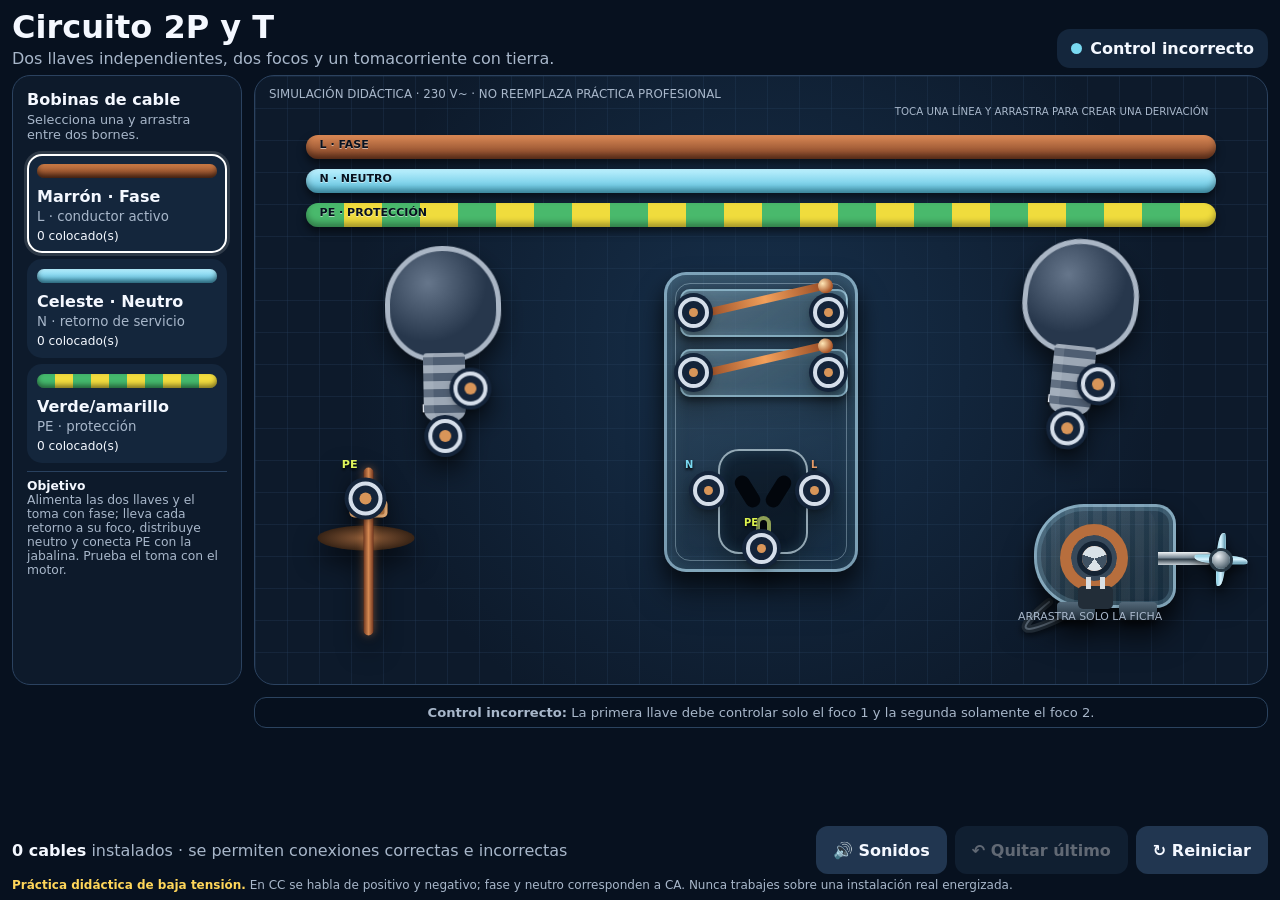
==== archivos/circuito-ca-2p-t.html @ 3d8aa62e "Publicar los siete simuladores" ====
<!doctype html><html lang="es"><head><meta charset="utf-8"><meta name="viewport" content="width=device-width,initial-scale=1,viewport-fit=cover"><title>CA · Circuito 2P y T</title>
<style>
:root{color-scheme:dark;--bg:#07111f;--p:#0d1a2b;--p2:#14263c;--tx:#f4f8ff;--mu:#a8b7ca;--br:#b96d3c;--bl:#79d9f1;--gr:#5ce0a0;--yl:#ffd65a}*{box-sizing:border-box}body{margin:0;min-height:100vh;background:var(--bg);color:var(--tx);font-family:system-ui,-apple-system,"Segoe UI",sans-serif;padding:clamp(10px,2vw,22px);overscroll-behavior:none}button{font:inherit}main{max-width:1280px;margin:auto}header{display:flex;align-items:end;justify-content:space-between;gap:14px;margin-bottom:11px}h1{font-size:clamp(1.3rem,2.8vw,2rem);margin:0}header p{margin:3px 0 0;color:var(--mu)}.status{display:flex;gap:8px;align-items:center;padding:10px 14px;background:var(--p2);border-radius:13px;font-weight:650;white-space:nowrap}.status i{width:11px;height:11px;border-radius:50%;background:var(--bl)}.status.ready i{background:var(--yl);box-shadow:0 0 14px #ffd65a99}.status.on i{background:var(--gr);box-shadow:0 0 14px #5ce0a099}
.layout{display:grid;grid-template-columns:220px 1fr;gap:12px}.panel{background:var(--p);border:1px solid #2b425f;border-radius:18px;padding:14px}.panel h2{font-size:1rem;margin:0 0 3px}.panel>p{font-size:.8rem;color:var(--mu);margin:0 0 12px}.challenge{display:grid;grid-template-columns:1fr 1fr;gap:7px;margin-bottom:12px}.challenge button{border:1px solid #385170;border-radius:11px;background:var(--p2);color:var(--mu);padding:9px 5px;font-weight:700}.challenge button[aria-pressed=true]{background:var(--tx);color:var(--bg)}.choice{width:100%;text-align:left;border:2px solid transparent;border-radius:15px;background:var(--p2);color:var(--tx);padding:12px;margin-bottom:10px;min-height:88px;cursor:pointer}.choice[aria-pressed=true]{border-color:#fff;box-shadow:0 0 0 3px #fff2}.choice strong,.choice small{display:block}.choice small{color:var(--mu);margin-top:3px}.sample{display:block;height:14px;border-radius:9px;margin-bottom:9px;box-shadow:inset 0 -3px 5px #0007}.sample.brown{background:linear-gradient(#cf7d47,#71391f)}.sample.blue{background:linear-gradient(#b5efff,#50b6d8)}.left-count{font-size:.76rem;color:var(--tx);display:block;margin-top:5px}.guide{border-top:1px solid #29415f;padding-top:11px;margin-top:4px;color:var(--mu);font-size:.77rem}.guide b{color:var(--tx)}
.board{position:relative;height:min(70vh,700px);min-height:570px;overflow:hidden;border:1px solid #2b425f;border-radius:20px;background:radial-gradient(circle at 50% 45%,#17304b,var(--p) 68%);touch-action:none;user-select:none}.grid{position:absolute;inset:0;background-image:linear-gradient(#2a456544 1px,transparent 1px),linear-gradient(90deg,#2a456544 1px,transparent 1px);background-size:32px 32px}.board-note{position:absolute;top:11px;left:14px;color:var(--mu);font-size:.74rem}
#wires{position:absolute;inset:0;width:100%;height:100%;z-index:3;pointer-events:none}.shadow{fill:none;stroke:#02060cbb;stroke-width:14;stroke-linecap:round}.wire{fill:none;stroke-width:9;stroke-linecap:round;filter:drop-shadow(0 2px 2px #0008)}.wire.brown{stroke:var(--br)}.wire.blue{stroke:var(--bl)}.preview{stroke-dasharray:12 10}.flow{fill:none;stroke:#fff7b0;stroke-width:2.5;stroke-linecap:round;stroke-dasharray:4 18;animation:flow .55s linear infinite}@keyframes flow{to{stroke-dashoffset:-22}}
.electron{fill:none;stroke:#78ecff;stroke-width:4;stroke-linecap:round;stroke-dasharray:2 22;filter:drop-shadow(0 0 5px #5de8ff);animation:electrons .75s linear infinite}@keyframes electrons{to{stroke-dashoffset:-24}}
.device{position:absolute;width:138px;height:108px;z-index:2;display:flex;align-items:center;justify-content:center;filter:drop-shadow(0 13px 12px #0009);transform:translate(-50%,-50%);transition:left .78s cubic-bezier(.22,.8,.25,1),top .78s cubic-bezier(.22,.8,.25,1),transform .78s cubic-bezier(.22,.8,.25,1)}.battery{left:18%;top:58%}.switch{left:50%;top:22%}.lamp{left:82%;top:58%}.title{display:none}
.battery-body{width:94px;height:52px;border-radius:8px;background:linear-gradient(0deg,#252d39,#818da0 18%,#3f4b5d 52%,#9ba6b5 82%,#28313e);display:grid;place-items:center;color:#111925;font-size:.68rem;font-weight:800;position:relative;box-shadow:inset 0 0 0 2px #b9c4d044,inset 8px 0 #d74f4f55,inset -8px 0 #56b9dd55}.battery-body:before,.battery-body:after{content:"";position:absolute;width:8px;height:24px;top:14px;background:linear-gradient(90deg,#d5dbe2,#707c8c);border-radius:3px}.battery-body:before{left:-8px}.battery-body:after{right:-8px}.battery.short .battery-body{animation:danger .3s linear infinite;box-shadow:0 0 24px #ff4949,inset 0 0 0 2px #ff8c8c}@keyframes danger{50%{transform:translateX(3px)}}.pol{position:absolute;font-size:.72rem;font-weight:800;text-shadow:0 2px 3px #000}.pol.pos{left:-1px;top:8px;color:#ff7979}.pol.neg{right:-1px;top:8px;color:var(--bl)}
.toggle{width:90px;height:48px;border:0;border-radius:26px;background:#263a52;padding:5px;display:flex;align-items:center;cursor:pointer}.toggle span{width:38px;height:38px;border-radius:50%;background:#b7c0cd;transition:.18s}.toggle.closed{background:#255e49}.toggle.closed span{transform:translateX(42px);background:var(--gr)}.switch-tip{display:none}.bulb{--level:0;width:58px;height:58px;border:3px solid #aab6c5;border-radius:50% 50% 44% 44%;background:radial-gradient(circle at 36% 30%,#66768b,#27374c 58%);position:relative;transition:.25s}.bulb:before{content:"";position:absolute;left:16px;right:16px;bottom:-32px;height:34px;border-radius:2px 2px 7px 7px;background:repeating-linear-gradient(0deg,#9ca7b5 0 4px,#4f5e72 4px 8px);box-shadow:inset 5px 0 #d8dee522}.bulb:after{content:"";position:absolute;width:14px;height:5px;left:19px;bottom:-37px;border-radius:0 0 5px 5px;background:#c6ced8}.lamp.on .bulb{background:radial-gradient(circle at 36% 30%,#fffbd0,var(--yl) 58%);border-color:#fff0a1;filter:brightness(calc(.55 + var(--level) * .65));box-shadow:0 0 calc(8px + 18px * var(--level)) calc(2px + 8px * var(--level)) #ffd65a88}.contact{position:absolute;font-size:.63rem;font-weight:800;text-shadow:0 2px 3px #000}.contact.l{left:86px;top:90px}.contact.n{right:-1px;top:63px}
.terminal{position:absolute;width:34px;height:34px;border:4px solid #d5deea;border-radius:50%;background:#14243a;box-shadow:0 0 0 4px #14243a,0 3px 10px #0009;z-index:6;touch-action:none;cursor:grab}.terminal:after{content:"";position:absolute;inset:7px;border-radius:50%;background:#d89559}.terminal.connected:after{background:var(--gr)}.terminal.active{box-shadow:0 0 0 7px #56bdf080}.left{left:-17px;top:37px}.right{right:-17px;top:37px}.battery .plus{left:-17px;top:37px}.battery .minus{right:-17px;top:37px}.lamp .left{left:52px;top:91px}.lamp .right{right:8px;top:67px}
.hint{position:absolute;left:50%;bottom:13px;transform:translateX(-50%);width:min(760px,92%);padding:10px 15px;border-radius:12px;border:1px solid #2b435f;background:#07111fee;color:var(--mu);font-size:.82rem;text-align:center;z-index:7;pointer-events:none}.hint.error{background:#421d28ee;color:#ffd1d1;border-color:#ff6969}.hint.ok{background:#12382fee;color:#bfffe0;border-color:var(--gr)}.toolbar{display:flex;align-items:center;justify-content:space-between;gap:12px;margin-top:10px}.actions{display:flex;gap:8px;flex-wrap:wrap}.progress{color:var(--mu)}.progress b{color:var(--tx)}.reset,.undo,.sound{border:0;border-radius:12px;background:#213650;color:var(--tx);font-weight:650;padding:12px 17px;min-height:48px}.sound[aria-pressed=false]{color:var(--mu)}.undo:disabled{opacity:.38}.status.error i{background:#ff6969;box-shadow:0 0 16px #ff696999}.safety{color:var(--mu);font-size:.75rem;margin:9px 0 0}.safety b{color:var(--yl)}
@media(max-width:800px){header{align-items:stretch;flex-direction:column}.status{align-self:flex-start}.layout{grid-template-columns:1fr}.panel{display:grid;grid-template-columns:1fr 1fr;gap:9px}.panel h2,.panel>p,.guide{grid-column:1/-1}.choice{margin:0}.board{height:710px}.battery{left:8%;top:63%}.lamp{right:8%;top:63%}}@media(max-width:520px){.board{height:760px}.device{width:130px;height:100px}.battery{left:50%;top:27%;transform:translateX(-50%)}.switch{top:49%}.lamp{left:50%;right:auto;top:auto;bottom:8%;transform:translateX(-50%)}.choice{min-height:90px;padding:10px}}
 .double-switch{display:flex;align-items:center;justify-content:center}.key-module{display:grid;grid-template-rows:1fr 1fr;gap:8px;padding:7px;background:linear-gradient(145deg,#53667f,#1d2c40);border-radius:13px;box-shadow:inset 0 0 0 2px #aab7c744,0 7px 14px #0009}.key{position:relative;width:76px;height:30px;border:0;border-radius:8px;background:linear-gradient(90deg,#8796aa,#34465e);box-shadow:inset 0 0 0 2px #d0d8e044,0 4px 7px #0008;display:flex;align-items:center;padding:4px}.key:before{content:"";position:absolute;left:-23px;right:-23px;top:14px;height:2px;background:#6d7e93;opacity:.45}.key span{position:relative;width:27px;height:22px;border-radius:5px;background:#c7d0dc;transition:.18s;z-index:1}.key.on span{transform:translateX(41px);background:var(--gr);box-shadow:0 0 10px #5ce0a099}.key.on:before{background:var(--gr);opacity:1;box-shadow:0 0 8px #5ce0a088}.s1a{left:-17px;top:20px}.s1b{right:-17px;top:20px}.s2a{left:-17px;top:58px}.s2b{right:-17px;top:58px}
/* Focos ampliados: el vidrio y la rosca duplican sus dimensiones, pero los bornes
   conservan un área táctil cómoda y quedan sobre los contactos físicos. */
.device.lamp{width:180px;height:210px}
.lamp .bulb{width:116px;height:116px;border-width:5px}
.lamp .bulb:before{left:32px;right:32px;bottom:-64px;height:68px;border-radius:4px 4px 12px 12px;background:repeating-linear-gradient(0deg,#9ca7b5 0 8px,#4f5e72 8px 16px);box-shadow:inset 10px 0 #d8dee522}
.lamp .bulb:after{width:28px;height:10px;left:39px;bottom:-74px;border-radius:0 0 10px 10px}
.lamp .left{left:73px;top:220px}
.lamp .right{left:99px;right:auto;top:173px}
.lamp .contact.l{left:67px;top:204px}.lamp .contact.n{left:126px;right:auto;top:178px}
/* Pila cilíndrica comercial: base negativa plana y tetilla positiva. */
.battery-body{width:126px;height:52px;border-radius:26px 8px 8px 26px;background:linear-gradient(180deg,#ffffff70 0,transparent 22%,#00000077 76%,#ffffff2b 100%),linear-gradient(90deg,#090b0e 0 69%,#a84d28 69%,#e18a50 82%,#a84926 100%);box-shadow:inset 0 0 0 2px #dce3ea55,0 8px 13px #0008;color:#f7f9fc;font-size:.78rem;letter-spacing:.06em;text-shadow:0 2px 3px #000}
.battery-body:before{left:-5px;width:9px;height:46px;top:3px;border-radius:50% 2px 2px 50%;background:linear-gradient(90deg,#707882,#15191f 45%,#050608);box-shadow:inset 2px 0 #d6dbe0aa}
.battery-body:after{right:-13px;width:13px;height:22px;top:15px;border-radius:0 8px 8px 0;background:linear-gradient(90deg,#727b85,#e4e7ea 68%,#858e97);box-shadow:inset 0 2px #fff9,inset 0 -2px #30384088}
.battery .plus{left:145px;right:auto;top:37px}.battery .minus{left:-28px;right:auto;top:37px}
.battery .pol.pos{left:auto;right:-19px;top:1px}.battery .pol.neg{left:-18px;right:auto;top:1px}
/* El diagnóstico ocupa su propia fila y deja libre toda la mesa. */
.hint{position:relative;left:auto;bottom:auto;transform:none;width:auto;grid-column:2;margin:0;align-self:start}
@media(max-width:800px){.hint{grid-column:1}}
/* Conmutadores transparentes SPDT: común inferior y dos viajeros superiores. */
.device.combo{width:154px;height:142px}.combo-shell{position:relative;width:112px;height:112px;border:3px solid #bceaffaa;border-radius:18px;background:linear-gradient(145deg,#b9eaff33,#4387ad20);box-shadow:inset 0 0 18px #9ee9ff33,0 10px 18px #0008;backdrop-filter:blur(1px)}
.combo-shell:before{content:"";position:absolute;inset:9px;border:1px solid #d6f5ff66;border-radius:12px}.combo-key{position:absolute;left:38px;top:28px;width:36px;height:54px;border:2px solid #d8e5ee;border-radius:9px;background:linear-gradient(90deg,#f1f5f7,#8193a3);transform:rotate(-13deg);transition:.22s;z-index:3;box-shadow:0 4px 8px #0008}.combo.position-b .combo-key{transform:rotate(13deg)}
.contact-arm{position:absolute;left:52px;top:61px;width:7px;height:43px;border-radius:5px;background:linear-gradient(90deg,#8d421f,#f2a05b,#8d421f);transform-origin:50% 100%;transform:rotate(-37deg);transition:.22s;z-index:2;box-shadow:0 0 8px #f7a25a77}.combo.position-b .contact-arm{transform:rotate(37deg)}
.contact-dot{position:absolute;width:14px;height:14px;border-radius:50%;background:radial-gradient(circle at 35% 30%,#ffe1a8,#b8642e 65%);box-shadow:0 0 7px #ffac6688}.contact-dot.c{left:49px;bottom:5px}.contact-dot.a{left:17px;top:14px}.contact-dot.b{right:17px;top:14px}
.combo .terminal{width:34px;height:34px}.combo .common{left:60px;top:112px}.combo .trav1{left:-12px;top:5px}.combo .trav2{right:-12px;top:5px}.combo .mark{position:absolute;font-size:.7rem;font-weight:850;color:#f7fbff;text-shadow:0 2px 3px #000;z-index:7}.combo .mark.c{left:73px;top:101px}.combo .mark.t1{left:2px;top:-9px}.combo .mark.t2{right:2px;top:-9px}
/* Laboratorio monofásico CA */
.layout{grid-template-columns:230px 1fr}.challenge{display:none}.choice.earth .sample{background:repeating-linear-gradient(90deg,#45b96d 0 18px,#f2dc3e 18px 36px)}.acboard{min-height:720px;height:min(74vh,760px)}
.supply{width:178px;height:132px}.supply-box{width:142px;height:84px;border:2px solid #b8d3e8aa;border-radius:15px;background:linear-gradient(145deg,#d4f1ff25,#49698244);box-shadow:inset 0 0 18px #9ce7ff22,0 10px 16px #0009;display:grid;place-items:center;font-weight:800;color:#dff5ff}.supply-box small{display:block;color:var(--mu);font-size:.62rem}.supply .terminal{top:91px}.supply .line{left:2px}.supply .neutral{left:72px}.supply .protect{right:2px}.tag{position:absolute;font-size:.7rem;font-weight:850;text-shadow:0 2px 3px #000}.supply .tag.l{left:14px;top:72px;color:#e49a67}.supply .tag.n{left:83px;top:72px;color:var(--bl)}.supply .tag.pe{right:5px;top:72px;color:#dff45b}
.combo-unit{width:190px;height:190px}.unit-shell{position:relative;width:158px;height:158px;border:3px solid #bceaff99;border-radius:20px;background:linear-gradient(145deg,#b9eaff2c,#4387ad16);box-shadow:inset 0 0 22px #9ee9ff2c,0 12px 20px #0009}.one-key{position:absolute;left:20px;top:24px;width:48px;height:72px;border:2px solid #dce7ee;border-radius:11px;background:linear-gradient(90deg,#eef3f5,#8193a3);transform:rotate(-11deg);transition:.2s;z-index:3}.combo-unit.closed .one-key{transform:rotate(11deg);background:linear-gradient(90deg,#ccf8df,#58bb82)}.switch-blade{position:absolute;left:42px;top:80px;width:7px;height:45px;border-radius:5px;background:linear-gradient(90deg,#8d421f,#f2a05b,#8d421f);transform-origin:50% 100%;transform:rotate(-27deg);transition:.2s}.combo-unit.closed .switch-blade{transform:rotate(2deg);box-shadow:0 0 9px #ffcb78}.socket-face{position:absolute;right:15px;top:27px;width:67px;height:91px;border:2px solid #d7eef8aa;border-radius:18px;background:#07111f88;box-shadow:inset 0 0 14px #8edcff22}.socket-hole{position:absolute;width:15px;height:28px;border-radius:8px;background:#02060c;top:19px}.socket-hole.a{left:11px}.socket-hole.b{right:11px}.socket-hole.g{width:17px;height:17px;left:23px;top:60px;border-radius:50%;box-shadow:inset 0 0 0 4px #8ea057}.combo-unit .terminal{width:32px;height:32px}.sw-in{left:-10px;top:51px}.sw-out{left:40px;top:125px}.out-l{right:-10px;top:24px}.out-n{right:-10px;top:72px}.out-pe{right:15px;top:130px}.unit-label{position:absolute;font-size:.62rem;font-weight:850;text-shadow:0 2px 3px #000}.ul-si{left:2px;top:37px}.ul-so{left:52px;top:137px}.ul-l{right:-3px;top:9px;color:#e49a67}.ul-n{right:-7px;top:58px;color:var(--bl)}.ul-pe{right:20px;top:142px;color:#dcf34d}
.rod{width:105px;height:205px}.soil{position:absolute;left:4px;right:4px;top:78px;height:25px;border-radius:50%;background:radial-gradient(ellipse,#8d5b38,#382416 70%)}.rod-metal{position:absolute;left:50px;top:20px;width:10px;height:168px;border-radius:5px;background:linear-gradient(90deg,#6f371f,#d58952,#71351e);box-shadow:0 0 8px #d98a5277}.rod-clamp{position:absolute;left:36px;top:52px;width:38px;height:18px;border-radius:5px;background:#b87842;box-shadow:inset 0 0 0 3px #e1ab76}.rod .terminal{left:35px;top:34px}.rod .tag{left:28px;top:10px;color:#dff45b}
.motor{width:180px;height:160px;cursor:grab;z-index:5}.motor-shell{position:relative;width:126px;height:96px;border:3px solid #bceaff99;border-radius:44px 18px 18px 44px;background:linear-gradient(145deg,#b9eaff2b,#4387ad18);box-shadow:inset 0 0 20px #9ee9ff33,0 12px 18px #0009}.stator{position:absolute;left:20px;top:16px;width:64px;height:64px;border:10px solid #b76e3d;border-radius:50%;box-shadow:inset 0 0 0 7px #37495a}.rotor{position:absolute;left:39px;top:35px;width:26px;height:26px;border-radius:50%;background:conic-gradient(#d9e2e8 0 20%,#405263 20% 40%,#d9e2e8 40% 60%,#405263 60% 80%,#d9e2e8 80%);box-shadow:0 0 0 5px #142333}.motor.running .rotor{animation:spin .38s linear infinite}.shaft{position:absolute;right:-30px;top:42px;width:42px;height:12px;border-radius:0 6px 6px 0;background:linear-gradient(#dce3e8,#677582)}@keyframes spin{to{transform:rotate(360deg)}}.motor-cable{position:absolute;left:5px;top:98px;width:82px;height:34px;border-left:7px solid #1d2630;border-bottom:7px solid #1d2630;border-radius:0 0 0 24px}.plug{position:absolute;left:78px;top:119px;width:35px;height:23px;border-radius:5px;background:#222d38}.plug:before,.plug:after{content:"";position:absolute;top:-9px;width:5px;height:12px;background:#d9dfe4}.plug:before{left:8px}.plug:after{right:8px}.motor.plugged .plug{box-shadow:0 0 14px #66dfaa}.motor-note{position:absolute;top:143px;left:18px;color:var(--mu);font-size:.68rem;white-space:nowrap}
.wire.earth{stroke:#79c85b;stroke-dasharray:16 8;filter:drop-shadow(0 2px 2px #0008)}.ac-current{fill:none;stroke:#fff4a0;stroke-width:3;stroke-linecap:round;stroke-dasharray:5 18;animation:acpulse .42s ease-in-out infinite alternate}@keyframes acpulse{to{stroke-dashoffset:23}}.choice{min-height:78px}.hint{z-index:8}
@media(max-width:800px){.acboard{height:900px}.layout{grid-template-columns:1fr}.panel{grid-template-columns:repeat(3,1fr)}.choice{min-width:0}.hint{grid-column:1}}
/* Alimentación mediante tres barras lineales táctiles fijas. */
.supply{display:none}.rail-bank{position:absolute;left:5%;right:5%;top:42px;height:126px;z-index:4;padding:7px 0;pointer-events:none}.bus{position:relative;height:24px;margin:10px 0;border-radius:13px;pointer-events:auto;touch-action:none;cursor:crosshair;box-shadow:0 5px 9px #0008,inset 0 -4px 6px #0005}.bus:before{position:absolute;left:14px;top:3px;font-size:.69rem;font-weight:900;color:#07111f;text-shadow:0 1px #fff8}.bus.phase{background:linear-gradient(#dc8a56,#793d22)}.bus.phase:before{content:"L · FASE"}.bus.neutral{background:linear-gradient(#bdf1ff,#56bedc)}.bus.neutral:before{content:"N · NEUTRO"}.bus.earthline{background:repeating-linear-gradient(90deg,#49b96c 0 38px,#f0dc3d 38px 76px)}.bus.earthline:before{content:"PE · PROTECCIÓN"}.rail-tap{position:absolute!important;top:-5px!important;transform:translateX(-50%);z-index:7}.rail-bank-note{position:absolute;right:8px;top:-13px;color:var(--mu);font-size:.64rem}
/* Módulo argentino vertical: llave arriba, toma 2P+T abajo y bornes internos. */
.combo-unit{width:190px;height:300px}.unit-shell{width:150px;height:270px;border-radius:22px}.unit-shell:before{content:"";position:absolute;inset:8px;border:1px solid #d7f4ff55;border-radius:15px;pointer-events:none}.one-key{left:48px;top:24px;width:54px;height:82px}.switch-blade{left:72px;top:82px;height:42px}.socket-face{left:30px;right:auto;top:140px;width:90px;height:105px;border-radius:21px}.socket-hole{width:15px;height:35px;top:23px}.socket-hole.a{left:20px;transform:rotate(-32deg)}.socket-hole.b{right:20px;transform:rotate(32deg)}.socket-hole.g{width:15px;height:30px;left:36px;top:65px;border-radius:8px}.combo-unit .terminal{width:31px;height:31px}.sw-in{left:33px;top:91px}.sw-out{left:126px;top:91px}.out-l{left:120px;right:auto;top:184px}.out-n{left:38px;right:auto;top:184px}.out-pe{left:79px;right:auto;top:241px}.ul-si{left:26px;top:75px}.ul-so{left:119px;top:75px}.ul-l{left:132px;right:auto;top:168px}.ul-n{left:30px;right:auto;top:168px}.ul-pe{left:77px;right:auto;top:225px}
/* Motor inmóvil: solamente se desplaza su ficha y el cable se dibuja en tiempo real. */
.motor{cursor:default}.motor-cable{display:none}.plug{cursor:grab;touch-action:none;z-index:9}.motor-lead{fill:none;stroke:#222d38;stroke-width:8;stroke-linecap:round;stroke-linejoin:round;filter:drop-shadow(0 3px 3px #0008)}.motor-lead-core{fill:none;stroke:#596775;stroke-width:2;stroke-linecap:round}.lamp{transition:left .75s cubic-bezier(.22,.8,.25,1),top .75s cubic-bezier(.22,.8,.25,1),transform .75s cubic-bezier(.22,.8,.25,1)}
/* Tecla rectangular inspirada en la llave doble; el resto del módulo no cambia. */
.one-key{left:34px;top:31px;width:82px;height:44px;border-radius:9px;transform:rotate(-3deg);background:linear-gradient(90deg,#8d9bae,#34465e);box-shadow:inset 0 0 0 2px #d4dce555,0 5px 8px #0008;overflow:hidden}.one-key:before{content:"";position:absolute;left:5px;top:5px;width:31px;height:34px;border-radius:6px;background:linear-gradient(90deg,#e1e6ec,#9aa7b5);box-shadow:0 2px 5px #0008;transition:.2s}.combo-unit.closed .one-key{transform:rotate(3deg);background:linear-gradient(90deg,#285d49,#397c60)}.combo-unit.closed .one-key:before{transform:translateX(39px);background:linear-gradient(90deg,#c9f2dc,#60c08a);box-shadow:0 0 11px #5ce0a088}.switch-blade{left:71px;top:74px;height:51px;transform:rotate(-22deg)}.combo-unit.closed .switch-blade{transform:rotate(2deg)}
/* Motor didáctico más realista con carcasa transparente, patas y hélice. */
.motor{width:210px;height:178px}.motor-shell{width:142px;height:104px;border-radius:50px 20px 20px 50px;background:repeating-linear-gradient(90deg,#b9eaff20 0 9px,#4f8da922 9px 14px),linear-gradient(145deg,#b9eaff32,#21465e25);box-shadow:inset 0 0 0 4px #8fc9df33,inset -18px 0 #18324633,0 13px 20px #0009}.motor-shell:before,.motor-shell:after{content:"";position:absolute;bottom:-15px;width:38px;height:18px;border-radius:4px 4px 8px 8px;background:linear-gradient(#536879,#202e3a);box-shadow:0 5px 6px #0008}.motor-shell:before{left:20px}.motor-shell:after{right:16px}.stator{left:23px;top:17px;width:68px;height:68px;border-width:11px;background:repeating-linear-gradient(45deg,#7b3d20 0 4px,#d98a50 4px 8px)}.rotor{left:45px;top:39px;width:25px;height:25px}.shaft{right:-40px;top:45px;width:55px;height:13px;background:linear-gradient(#f2f5f7,#778794 45%,#303e49 55%,#c9d2d8)}.fan{position:absolute;right:-75px;top:25px;width:55px;height:55px;border-radius:50%;z-index:4;filter:drop-shadow(0 5px 5px #0009)}.fan:before,.fan:after{content:"";position:absolute;left:23px;top:1px;width:10px;height:53px;border-radius:70% 12% 70% 12%;background:linear-gradient(90deg,#7bc6dd,#d8f4ff 48%,#4d8ca5);box-shadow:inset 0 0 0 1px #e9fbff55}.fan:after{transform:rotate(90deg)}.fan-hub{position:absolute;left:19px;top:19px;width:18px;height:18px;border-radius:50%;background:radial-gradient(circle at 35% 30%,#edf2f5,#647580 65%,#263540);z-index:2;box-shadow:0 0 0 3px #273844}.motor.running .fan{animation:spin .32s linear infinite}.motor.running .rotor{animation:spin .38s linear infinite}
/* Puente físico visible del interruptor. */
.switch-contact{position:absolute;top:101px;width:16px;height:16px;border-radius:50%;background:radial-gradient(circle at 35% 30%,#ffe2ac,#b9652f 62%,#613018);box-shadow:0 0 0 3px #53321f88,0 0 8px #e98b4d66;z-index:3}.switch-contact.input{left:20px}.switch-contact.output{right:20px}.switch-blade{left:28px;top:104px;width:94px;height:9px;border-radius:6px;transform-origin:8px 50%;transform:rotate(-31deg);transition:transform .22s cubic-bezier(.2,.8,.25,1),box-shadow .22s;z-index:4}.combo-unit.closed .switch-blade{transform:rotate(0deg);box-shadow:0 0 12px #ffca73,0 0 3px #fff0b8}.switch-blade:after{content:"";position:absolute;right:-2px;top:-3px;width:15px;height:15px;border-radius:50%;background:radial-gradient(circle at 35% 30%,#ffe7b7,#ad592a 68%)}
/* Interfaz estática sin barras de desplazamiento. */
html,body{height:100%;overflow:hidden}body{min-height:0;padding:8px 12px}main{height:100%;display:flex;flex-direction:column;max-width:1500px}header{flex:0 0 auto;margin-bottom:7px}.layout{flex:1;min-height:0}.panel,.board{min-height:0}.acboard{height:100%;min-height:0}.toolbar{flex:0 0 auto;margin-top:6px}.safety{flex:0 0 auto;margin:4px 0 0}.hint{padding:7px 12px}.panel{overflow:hidden}.choice{padding:8px;min-height:64px;margin-bottom:6px}.guide{padding-top:7px;margin-top:2px}@media(max-height:760px){header p,.safety{display:none}.panel>p{display:none}.rail-bank{top:28px;transform:scale(.9);transform-origin:top center}.toolbar button{min-height:38px;padding:8px 13px}}
/* Módulo 2P y T: dos mecanismos independientes sobre un único toma. */
.combo-unit{width:230px;height:305px}.unit-shell{width:194px;height:274px}.one-key{top:23px;width:75px;height:42px}.one-key.key1{left:17px}.one-key.key2{left:102px}.one-key:before{width:27px;height:32px}.combo-unit.closed1 .key1,.combo-unit.closed2 .key2{transform:rotate(3deg);background:linear-gradient(90deg,#285d49,#397c60)}.combo-unit.closed1 .key1:before,.combo-unit.closed2 .key2:before{transform:translateX(34px);background:linear-gradient(90deg,#c9f2dc,#60c08a)}.switch-contact{top:94px;width:14px;height:14px}.c1in{left:16px}.c1out{left:79px}.c2in{left:105px}.c2out{right:16px}.switch-blade{top:97px;width:65px;height:8px}.bridge1{left:22px}.bridge2{left:111px}.combo-unit.closed1 .bridge1,.combo-unit.closed2 .bridge2{transform:rotate(0deg);box-shadow:0 0 11px #ffca73}.socket-face{left:51px;top:143px}.sw1-in{left:18px;top:84px}.sw1-out{left:82px;top:84px}.sw2-in{left:111px;top:84px}.sw2-out{left:175px;top:84px}.out-l{left:153px;top:187px}.out-n{left:47px;top:187px}.out-pe{left:100px;top:245px}.ul-l{left:165px}.ul-n{left:39px}.ul-pe{left:98px}
/* Disposición vertical del doble interruptor: cada tecla y su puente ocupan una fila. */
.combo-unit{height:330px}.unit-shell{height:300px}
.one-key.key1{left:14px;top:18px}.one-key.key2{left:14px;top:78px}
.switch-contact{top:auto}.c1in{left:105px;top:31px}.c1out{left:169px;top:31px}.c2in{left:105px;top:91px}.c2out{left:169px;right:auto;top:91px}
.switch-blade{top:auto;width:65px}.bridge1{left:111px;top:34px}.bridge2{left:111px;top:94px}
.sw1-in{left:104px;top:21px}.sw1-out{left:176px;top:21px}.sw2-in{left:104px;top:81px}.sw2-out{left:176px;top:81px}
.socket-face{left:51px;top:174px}.out-l{left:153px;top:218px}.out-n{left:47px;top:218px}.out-pe{left:100px;top:276px}.ul-l{top:202px}.ul-n{top:202px}.ul-pe{top:260px}
/* Teclas transparentes: contactos y puente visibles dentro de cada carcasa. */
.one-key,.combo-unit.closed1 .key1,.combo-unit.closed2 .key2{left:13px;width:168px;height:48px;border:2px solid #bfeeff88;border-radius:10px;background:linear-gradient(145deg,#d9f7ff20,#5aa7c810);box-shadow:inset 0 0 13px #c9f5ff20,0 4px 8px #0007;overflow:visible;transform:none;backdrop-filter:blur(1px)}
.one-key:before{display:none}.one-key.key1{left:13px;top:14px}.one-key.key2{left:13px;top:74px}
.one-key .switch-contact{top:15px;width:14px;height:14px}.one-key .switch-contact:first-child{left:10px}.one-key .switch-contact:nth-child(2){left:auto;right:10px}
.one-key .switch-blade{left:17px;top:18px;width:135px;height:8px;transform-origin:7px 50%;transform:rotate(-13deg)}
.combo-unit.closed1 .key1 .bridge1,.combo-unit.closed2 .key2 .bridge2{transform:rotate(0deg);box-shadow:none}
.combo-unit.current1 .key1,.combo-unit.current2 .key2{border-color:#80eeffcc;box-shadow:inset 0 0 17px #4beaff33,0 0 13px #4beaff44}
.combo-unit.current1 .key1 .bridge1,.combo-unit.current2 .key2 .bridge2{background:linear-gradient(90deg,#c86a2e,#fff3a2,#67eaff,#fff3a2,#c86a2e);box-shadow:0 0 12px #63eaff,0 0 5px #fff6b0;animation:switch-electrons .55s linear infinite}
@keyframes switch-electrons{50%{filter:brightness(1.65)}to{background-position:135px 0}}
.sw1-in{left:32px;top:40px}.sw1-out{left:167px;top:40px}.sw2-in{left:32px;top:100px}.sw2-out{left:167px;top:100px}
</style><link rel="stylesheet" href="mobile-pwa.css"></head><body><main>
<header><div><h1>Circuito 2P y T</h1><p>Dos llaves independientes, dos focos y un tomacorriente con tierra.</p></div><div id="status" class="status"><i></i><span id="statusText">Fase seleccionada</span></div></header>
<div class="layout"><aside class="panel"><h2>Bobinas de cable</h2><p>Selecciona una y arrastra entre dos bornes.</p>
<button class="choice" data-type="brown" aria-pressed="true"><span class="sample brown"></span><strong>Marrón · Fase</strong><small>L · conductor activo</small><span id="brownLeft" class="left-count"></span></button>
<button class="choice" data-type="blue" aria-pressed="false"><span class="sample blue"></span><strong>Celeste · Neutro</strong><small>N · retorno de servicio</small><span id="blueLeft" class="left-count"></span></button>
<button class="choice earth" data-type="earth" aria-pressed="false"><span class="sample"></span><strong>Verde/amarillo</strong><small>PE · protección</small><span id="earthLeft" class="left-count"></span></button>
<div class="guide"><b>Objetivo</b><br>Alimenta las dos llaves y el toma con fase; lleva cada retorno a su foco, distribuye neutro y conecta PE con la jabalina. Prueba el toma con el motor.</div></aside>
<section id="board" class="board acboard"><div class="grid"></div><div class="board-note">SIMULACIÓN DIDÁCTICA · 230 V~ · NO REEMPLAZA PRÁCTICA PROFESIONAL</div><svg id="wires"></svg><div class="rail-bank"><span class="rail-bank-note">TOCA UNA LÍNEA Y ARRASTRA PARA CREAR UNA DERIVACIÓN</span><div class="bus phase" data-bus="L"></div><div class="bus neutral" data-bus="N"></div><div class="bus earthline" data-bus="PE"></div></div>
<div class="device supply"><div class="supply-box">230 V~<small>LÍNEA MONOFÁSICA</small></div><span class="tag l">L</span><span class="tag n">N</span><span class="tag pe">PE</span><button class="terminal line" data-id="srcL" aria-label="Fase de línea"></button><button class="terminal neutral" data-id="srcN" aria-label="Neutro de línea"></button><button class="terminal protect" data-id="srcPE" aria-label="Protección de línea"></button></div>
<div class="device combo-unit"><div class="unit-shell"><button id="oneKey1" class="one-key key1" aria-pressed="false" aria-label="Accionar llave 1"><span class="switch-contact c1in"></span><span class="switch-contact c1out"></span><span class="switch-blade bridge1"></span></button><button id="oneKey2" class="one-key key2" aria-pressed="false" aria-label="Accionar llave 2"><span class="switch-contact c2in"></span><span class="switch-contact c2out"></span><span class="switch-blade bridge2"></span></button><div id="socket" class="socket-face" aria-label="Tomacorriente"><span class="socket-hole a"></span><span class="socket-hole b"></span><span class="socket-hole g"></span></div></div><span class="unit-label ul-l">L</span><span class="unit-label ul-n">N</span><span class="unit-label ul-pe">PE</span><button class="terminal sw1-in" data-id="sw1In" aria-label="Entrada de fase llave 1"></button><button class="terminal sw1-out" data-id="sw1Out" aria-label="Retorno llave 1"></button><button class="terminal sw2-in" data-id="sw2In" aria-label="Entrada de fase llave 2"></button><button class="terminal sw2-out" data-id="sw2Out" aria-label="Retorno llave 2"></button><button class="terminal out-l" data-id="outL" aria-label="Fase del tomacorriente"></button><button class="terminal out-n" data-id="outN" aria-label="Neutro del tomacorriente"></button><button class="terminal out-pe" data-id="outPE" aria-label="Tierra del tomacorriente"></button></div>
<div class="device lamp lamp1"><span class="contact l">L</span><span class="contact n">N</span><div class="bulb"></div><button class="terminal left" data-id="lamp1L" aria-label="Fase del foco 1"></button><button class="terminal right" data-id="lamp1N" aria-label="Neutro del foco 1"></button></div>
<div class="device lamp lamp2"><span class="contact l">L</span><span class="contact n">N</span><div class="bulb"></div><button class="terminal left" data-id="lamp2L" aria-label="Fase del foco 2"></button><button class="terminal right" data-id="lamp2N" aria-label="Neutro del foco 2"></button></div>
<div class="device rod"><span class="tag">PE</span><span class="soil"></span><span class="rod-metal"></span><span class="rod-clamp"></span><button class="terminal" data-id="rodPE" aria-label="Borne de la jabalina"></button></div>
<div id="motor" class="device motor" aria-label="Motor de prueba"><div class="motor-shell"><span class="stator"></span><span class="rotor"></span><span class="shaft"></span><span class="fan"><i class="fan-hub"></i></span></div><span class="motor-cable"></span><span class="plug"></span><span class="motor-note">ARRASTRA LA FICHA AL TOMA</span></div>
</section><div id="hint" class="hint">Cable marrón seleccionado. Arrastra desde el positivo de la batería.</div></div>
<div class="toolbar"><div class="progress"><b id="count">0 cables</b> instalados · se permiten conexiones correctas e incorrectas</div><div class="actions"><button id="sound" class="sound" aria-pressed="true">🔊 Sonidos</button><button id="undo" class="undo" disabled>↶ Quitar último</button><button id="reset" class="reset">↻ Reiniciar</button></div></div>
<p class="safety"><b>Práctica didáctica de baja tensión.</b> En CC se habla de positivo y negativo; fase y neutro corresponden a CA. Nunca trabajes sobre una instalación real energizada.</p>
</main><script type="text/plain" id="legacy-script">
(()=>{const board=document.querySelector('#board'),svg=document.querySelector('#wires'),keys=[...document.querySelectorAll('.key')],lamps=[...document.querySelectorAll('.lamp')],battery=document.querySelector('.battery'),switches=[...document.querySelectorAll('.combo')],hint=document.querySelector('#hint'),status=document.querySelector('#status'),statusText=document.querySelector('#statusText'),count=document.querySelector('#count'),undo=document.querySelector('#undo'),sound=document.querySelector('#sound'),terms=[...document.querySelectorAll('.terminal')],choices=[...document.querySelectorAll('.choice')];let selected='brown',links=[],drag=null,keyState=[false,false],audioEnabled=true,audioCtx=null;const lampDefs=[['l1+','l1-']],switchDefs=[['s1c','s1t1','s1t2'],['s2c','s2t1','s2t2']],center=e=>{const b=board.getBoundingClientRect(),r=e.getBoundingClientRect();return{x:r.left+r.width/2-b.left,y:r.top+r.height/2-b.top}},term=id=>document.querySelector('[data-id="'+id+'"]');
function audio(){if(!audioEnabled)return null;if(!audioCtx){const A=window.AudioContext||window.webkitAudioContext;if(!A)return null;audioCtx=new A()}if(audioCtx.state==='suspended')audioCtx.resume();return audioCtx}function tone(f,d,type='sine',v=.06,delay=0){const a=audio();if(!a)return;const o=a.createOscillator(),g=a.createGain(),s=a.currentTime+delay;o.type=type;o.frequency.value=f;g.gain.setValueAtTime(.0001,s);g.gain.exponentialRampToValueAtTime(v,s+.012);g.gain.exponentialRampToValueAtTime(.0001,s+d);o.connect(g).connect(a.destination);o.start(s);o.stop(s+d+.02)}function play(n){if(n==='connect'){tone(520,.09);tone(720,.11,'sine',.04,.07)}if(n==='switch'){tone(220,.05,'square',.035);tone(360,.05,'square',.025,.04)}if(n==='success'){tone(523,.16);tone(659,.2,'sine',.04,.1);tone(784,.22,'sine',.035,.2)}if(n==='short'){tone(90,.4,'sawtooth',.075);tone(60,.4,'square',.05,.05)}if(n==='remove'){tone(420,.08);tone(250,.1,'sine',.03,.05)}}
function svgPath(p){return p.length<2?'':'M '+p.map(q=>q.x+' '+q.y).join(' L ')}function makePath(d,c){const p=document.createElementNS('http://www.w3.org/2000/svg','path');p.setAttribute('d',d);p.setAttribute('class',c);svg.append(p)}function linkPoints(l){const r=board.getBoundingClientRect(),p=l.points.map(q=>({x:q.x*r.width,y:q.y*r.height}));p[0]=center(term(l.a));p[p.length-1]=center(term(l.b));return p}
function addSwitchEdges(edge,state){switchDefs.forEach((d,i)=>edge(d[0],state[i]?d[2]:d[1],null))}function electricalPath(start,end,state){const g={};function edge(a,b,index){(g[a]??=[]).push({to:b,index,dir:1});(g[b]??=[]).push({to:a,index,dir:-1})}links.forEach((l,i)=>edge(l.a,l.b,i));addSwitchEdges(edge,state);edge('l1+','l1-',null);const q=[start],seen=new Set([start]),prev={};while(q.length){const n=q.shift();if(n===end)break;for(const e of g[n]||[])if(!seen.has(e.to)){seen.add(e.to);prev[e.to]={from:n,index:e.index,dir:e.dir};q.push(e.to)}}if(!seen.has(end))return[];const out=[];for(let n=end;n!==start;){const p=prev[n];if(p.index!==null)out.push({index:p.index,dir:p.dir});n=p.from}return out.reverse()}
function energizedDirections(state){const g={},depth={'bat+':0},q=['bat+'];function edge(a,b){(g[a]??=[]).push(b);(g[b]??=[]).push(a)}links.forEach(l=>edge(l.a,l.b));addSwitchEdges(edge,state);while(q.length){const n=q.shift();for(const x of g[n]||[])if(depth[x]===undefined){depth[x]=depth[n]+1;q.push(x)}}const active=new Map();links.forEach((l,i)=>{if(depth[l.a]!==undefined&&depth[l.b]!==undefined)active.set(i,depth[l.a]<=depth[l.b]?1:-1)});return active}
function draw(){svg.replaceChildren();const active=energizedDirections(keyState),electron=new Map(electricalPath('bat-','bat+',keyState).map(x=>[x.index,x.dir]));links.forEach((l,i)=>{let pts=linkPoints(l),d=svgPath(pts);makePath(d,'shadow');makePath(d,'wire '+l.type);if(active.has(i)){let p=active.get(i)<0?pts.slice().reverse():pts;makePath(svgPath(p),'flow')}if(electron.has(i)){let p=electron.get(i)<0?pts.slice().reverse():pts;makePath(svgPath(p),'electron')}});if(drag){const d=svgPath(drag.points);makePath(d,'shadow');makePath(d,'wire '+drag.type+' preview')}}
function select(t){selected=t;choices.forEach(c=>c.setAttribute('aria-pressed',String(c.dataset.type===t)));update()}choices.forEach(c=>c.onclick=()=>select(c.dataset.type));function start(e){audio();const el=e.currentTarget;e.preventDefault();el.setPointerCapture?.(e.pointerId);drag={start:el,type:selected,id:e.pointerId,points:[center(el)]};el.classList.add('active');draw()}function move(e){if(!drag||drag.id!==e.pointerId)return;const b=board.getBoundingClientRect(),p={x:e.clientX-b.left,y:e.clientY-b.top},last=drag.points.at(-1);if(Math.hypot(p.x-last.x,p.y-last.y)>6)drag.points.push(p);draw()}function end(e){if(!drag||drag.id!==e.pointerId)return;const from=drag.start,last=drag.points.at(-1);let dest=null,best=68;for(const t of terms){if(t===from)continue;const p=center(t),d=Math.hypot(p.x-last.x,p.y-last.y);if(d<best){best=d;dest=t}}from.classList.remove('active');if(dest){const b=board.getBoundingClientRect();drag.points.push(center(dest));links.push({a:from.dataset.id,b:dest.dataset.id,type:drag.type,points:drag.points.map(p=>({x:p.x/b.width,y:p.y/b.height}))});play('connect')}drag=null;update();if(solve(keyState).short)play('short');draw()}
function solve(state){const ids=terms.map(t=>t.dataset.id),parent=Object.fromEntries(ids.map(x=>[x,x])),find=x=>parent[x]===x?x:(parent[x]=find(parent[x])),join=(a,b)=>{a=find(a);b=find(b);if(a!==b)parent[b]=a};links.forEach(l=>join(l.a,l.b));switchDefs.forEach((d,i)=>join(d[0],state[i]?d[2]:d[1]));const pr=find('bat+'),nr=find('bat-'),short=pr===nr;if(short)return{short:true,metrics:[{v:0,rel:0,bypassed:false,reverse:false}],totalI:0};const a=find('l1+'),b=find('l1-'),roots=[...new Set([pr,nr,a,b])],v=Object.fromEntries(roots.map(r=>[r,r===pr?12:0]));for(let k=0;k<80;k++)for(const r of roots){if(r===pr||r===nr)continue;let sum=0,g=0;if(a===r&&b!==r){sum+=v[b]/12;g+=1/12}if(b===r&&a!==r){sum+=v[a]/12;g+=1/12}if(g)v[r]=sum/g}const dv=v[a]-v[b],metric={v:dv,rel:dv*dv/144,bypassed:a===b,reverse:dv<-.15};return{short:false,metrics:[metric],totalI:Math.abs(dv)/12}}
function diagnose(){const states=[[false,false],[true,false],[false,true],[true,true]],results=states.map(solve),now=solve(keyState),lit=results.map(s=>s.metrics[0].rel>.01),has=(a,b)=>links.some(l=>(l.a===a&&l.b===b)||(l.a===b&&l.b===a)),straight=has('s1t1','s2t1')&&has('s1t2','s2t2'),crossed=has('s1t1','s2t2')&&has('s1t2','s2t1'),functional=lit[0]===lit[3]&&lit[1]===lit[2]&&lit[0]!==lit[1],wrongColor=links.some(l=>l.type==='brown'&&[l.a,l.b].some(x=>x==='bat-'||x==='l1-')||l.type==='blue'&&[l.a,l.b].some(x=>x!=='bat-'&&x!=='l1-'));let cls='hint',head='',text='';
 if(now.short){cls='hint error';head='CORTOCIRCUITO';text='La posición actual une + con − sin pasar correctamente por el foco. Retira el último cable.'}
 else if(results.some(s=>s.short)){cls='hint error';head='Corto potencial';text='Una combinación de las llaves generará un cortocircuito. Revisa comunes y viajeros.'}
 else if(lit.every(Boolean)){head='Llaves anuladas';text='El foco permanece encendido en las cuatro posiciones: los conmutadores están puenteados o evitados.'}
 else if(!lit.some(Boolean)){head='Circuito incompleto';text='Ninguna combinación enciende el foco. Revisa la alimentación de los comunes, los dos viajeros y el retorno.'}
 else if(functional){
  if(!has('bat+','s1c')){head='Común de entrada incorrecto';text='Conecta el positivo de la batería al borne C de la primera llave.'}
  else if(!has('s2c','l1+')){head='Común de salida incorrecto';text='Conecta el borne C de la segunda llave a la punta positiva del foco.'}
  else if(!(straight||crossed)){head='Viajeros incorrectos';text='Deben existir dos viajeros independientes entre las llaves: 1–1 y 2–2, o ambos cruzados.'}
  else if(!has('bat-','l1-')){head='Falta el retorno';text='Une el negativo de la batería con la rosca negativa del foco usando celeste.'}
  else if(wrongColor){head='Colores incorrectos';text='Usa marrón para comunes y viajeros; celeste solamente para el retorno negativo.'}
  else if(results.some(s=>s.metrics[0].reverse)){head='Polaridad invertida';text='El circuito conmuta, pero el positivo alcanza la rosca. Intercambia los polos del foco.'}
  else{cls='hint ok';head='Conexión correcta';text='Cada llave conmuta su común entre los dos viajeros. Al accionar cualquiera, el foco cambia de estado.'}}
 else{head='Combinación incorrecta';text='El foco debe encender en exactamente dos de las cuatro posiciones, y cualquier llave debe cambiar su estado.'}return{now,cls,head,text}}
function update(){const d=diagnose(),m=d.now.metrics[0],level=Math.min(1,Math.sqrt(m.rel));lamps[0].classList.toggle('on',m.rel>.01);lamps[0].querySelector('.bulb').style.setProperty('--level',level.toFixed(2));battery.classList.toggle('short',d.now.short);keys.forEach((k,i)=>{k.classList.toggle('on',keyState[i]);k.setAttribute('aria-pressed',String(keyState[i]));switches[i].classList.toggle('position-b',keyState[i])});status.className='status'+(d.now.short?' error':d.cls==='hint ok'?' on':links.length?' ready':'');statusText.textContent=d.head;hint.className=d.cls;hint.innerHTML='<strong>'+d.head+':</strong> '+d.text;count.textContent=links.length+' cable'+(links.length===1?'':'s');undo.disabled=!links.length;document.querySelector('#brownLeft').textContent='Uso libre · '+links.filter(l=>l.type==='brown').length+' colocado(s)';document.querySelector('#blueLeft').textContent='Uso libre · '+links.filter(l=>l.type==='blue').length+' colocado(s)';terms.forEach(t=>t.classList.toggle('connected',links.some(l=>l.a===t.dataset.id||l.b===t.dataset.id)))}
function randomLayout(){const devices=[battery,...switches,...lamps],anchors=[[15,23],[42,22],[72,24],[72,69]].sort(()=>Math.random()-.5);devices.forEach((d,i)=>{const a=anchors[i],rot=Math.round(Math.random()*20-10);d.style.left=(a[0]+Math.random()*5-2.5)+'%';d.style.top=(a[1]+Math.random()*6-3)+'%';d.style.right='auto';d.style.bottom='auto';d.style.transform='translate(-50%,-50%) rotate('+rot+'deg)'});const end=performance.now()+900;function follow(){draw();if(performance.now()<end)requestAnimationFrame(follow)}follow()}function reset(){links=[];drag=null;keyState=[false,false];randomLayout();update();draw()}
terms.forEach(t=>t.addEventListener('pointerdown',start));board.addEventListener('pointermove',move);board.addEventListener('pointerup',end);board.addEventListener('pointercancel',end);keys.forEach((k,i)=>k.onclick=()=>{keyState[i]=!keyState[i];play('switch');update();const d=diagnose();if(d.now.short)play('short');else if(d.cls==='hint ok')play('success');draw()});undo.onclick=()=>{if(links.length){links.pop();play('remove');update();draw()}};sound.onclick=()=>{audioEnabled=!audioEnabled;sound.setAttribute('aria-pressed',String(audioEnabled));sound.textContent=audioEnabled?'🔊 Sonidos':'🔇 Silenciado'};document.querySelector('#reset').onclick=()=>{play('remove');reset()};new ResizeObserver(draw).observe(board);reset()})();
</script><script src="circuito-ca-2p.js"></script></body></html>
---- archivos/mobile-pwa.css ----
/* Adaptación compartida para teléfonos. La lógica eléctrica no se modifica. */
@media (max-width: 950px) and (orientation: landscape) {
  html,body{width:100%;height:100%;overflow:hidden!important}
  body{min-height:0!important;padding:max(3px,env(safe-area-inset-top)) max(5px,env(safe-area-inset-right)) max(3px,env(safe-area-inset-bottom)) max(5px,env(safe-area-inset-left))!important}
  main{width:100%;height:100%;max-width:none!important;display:flex!important;flex-direction:column!important;min-height:0!important}
  header{flex:0 0 auto!important;min-height:31px;margin-bottom:3px!important;gap:6px!important;align-items:center!important;flex-direction:row!important;justify-content:space-between!important}
  h1{font-size:1rem!important;line-height:1.05!important}
  header p,.safety{display:none!important}
  .status{padding:5px 8px!important;border-radius:9px!important;font-size:.67rem!important}
  .layout{flex:1 1 auto!important;grid-template-columns:clamp(132px,19vw,162px) minmax(0,1fr)!important;grid-template-rows:minmax(0,1fr) auto!important;gap:4px!important;min-width:0!important;min-height:0!important}
  .panel{grid-column:1!important;grid-row:1 / span 2!important;display:block!important;padding:6px!important;border-radius:11px!important;min-width:0!important;min-height:0!important;overflow:hidden!important}
  .panel h2{font-size:.75rem!important;margin-bottom:2px!important}
  .panel>p{display:none!important}
  .challenge{gap:3px!important;margin-bottom:4px!important}
  .challenge button{padding:4px 2px!important;min-height:31px!important;font-size:.62rem!important;border-radius:7px!important}
  .choice{min-height:43px!important;padding:5px!important;margin-bottom:4px!important;border-radius:9px!important;font-size:.67rem!important}
  .choice small{display:none!important}
  .sample{height:7px!important;margin-bottom:4px!important}
  .left-count{font-size:.55rem!important;margin-top:1px!important}
  .guide{padding-top:4px!important;margin-top:1px!important;font-size:.57rem!important;line-height:1.2!important}
  .board,.acboard{grid-column:2!important;grid-row:1!important;width:100%!important;height:auto!important;min-width:0!important;min-height:0!important;border-radius:12px!important}
  .board-note{font-size:.53rem!important;top:4px!important;left:7px!important}
  .board .device{zoom:.76}
  .board .combo-unit{zoom:.66}
  .board .motor{zoom:.66}
  .board .rod{zoom:.72}
  .board .supply{zoom:.72}
  .board .lamp{zoom:.74}
  .rail-bank{zoom:.76;top:22px!important}
  .acboard .rail-bank{zoom:.64;top:18px!important}
  .acboard .combo-unit{zoom:.54}
  .acboard .lamp{zoom:.55}
  .acboard .motor{zoom:.48}
  .acboard .rod{zoom:.6}
  .layout>.hint{grid-column:2!important;grid-row:2!important;max-height:34px!important;overflow:hidden!important;display:flex!important;align-items:center!important;justify-content:center!important}
  .toolbar{flex:0 0 auto!important;margin-top:3px!important;gap:4px!important;min-height:30px!important}
  .hint{padding:4px 7px!important;font-size:.58rem!important;border-radius:8px!important;line-height:1.15!important}
  .progress{font-size:.59rem!important}
  .actions{gap:3px!important}
  .actions button,.toolbar button{min-height:34px!important;padding:4px 7px!important;border-radius:8px!important;font-size:.63rem!important}
  .terminal{min-width:28px;min-height:28px}
  .terminal:before{content:"";position:absolute;inset:-13px;border-radius:50%}
}

@media (max-width: 800px) and (orientation: landscape) {
  .progress{font-size:0!important}.progress b{font-size:.59rem!important}
  .toolbar .hint{white-space:nowrap;text-overflow:ellipsis}
}

/* El tomacorriente doble se organiza en horizontal en teléfonos: conserva las
   dos cajas transparentes y el conducto guía sin esconder el módulo inferior. */
@media (max-width: 950px) and (orientation: landscape) {
  .oct-box{left:29%!important;top:78px!important;transform:translateX(-50%) scale(.65)!important;transform-origin:top center!important}
  .junctions{left:29%!important;top:96px!important;transform:translateX(-50%) scale(.65)!important;transform-origin:top center!important}
  .conduit{left:46%!important;top:120px!important;width:70px!important;height:44px!important;transform:translateX(-50%) rotate(90deg) scale(.55)!important;transform-origin:center!important}
  .rect-box{left:65%!important;top:87px!important;transform:translateX(-50%) scale(.62)!important;transform-origin:top center!important}
  .double-module{left:65%!important;top:100px!important;transform:translateX(-50%) scale(.62)!important;transform-origin:top center!important}
  .toma-doble-app .board>.rod{left:3%!important;bottom:0!important;transform:scale(.75)!important;transform-origin:bottom left!important}
  .toma-doble-app .board>.motor{right:7%!important;bottom:5%!important;transform:scale(.72)!important;transform-origin:bottom right!important}
}

@media (max-width: 700px) and (orientation: portrait) {
  body:after{content:"Gira el teléfono para practicar en posición horizontal";position:fixed;inset:0;z-index:999999;display:grid;place-items:center;padding:28px;background:radial-gradient(circle at 50% 25%,#183b5b,#06101d 72%);color:#f4f9ff;text-align:center;font:700 1.05rem/1.4 system-ui,-apple-system,"Segoe UI",sans-serif}
  body>main{visibility:hidden;pointer-events:none}
}

@media (prefers-reduced-motion: reduce) {
  *,*:before,*:after{animation-duration:.001ms!important;animation-iteration-count:1!important;transition-duration:.001ms!important}
}
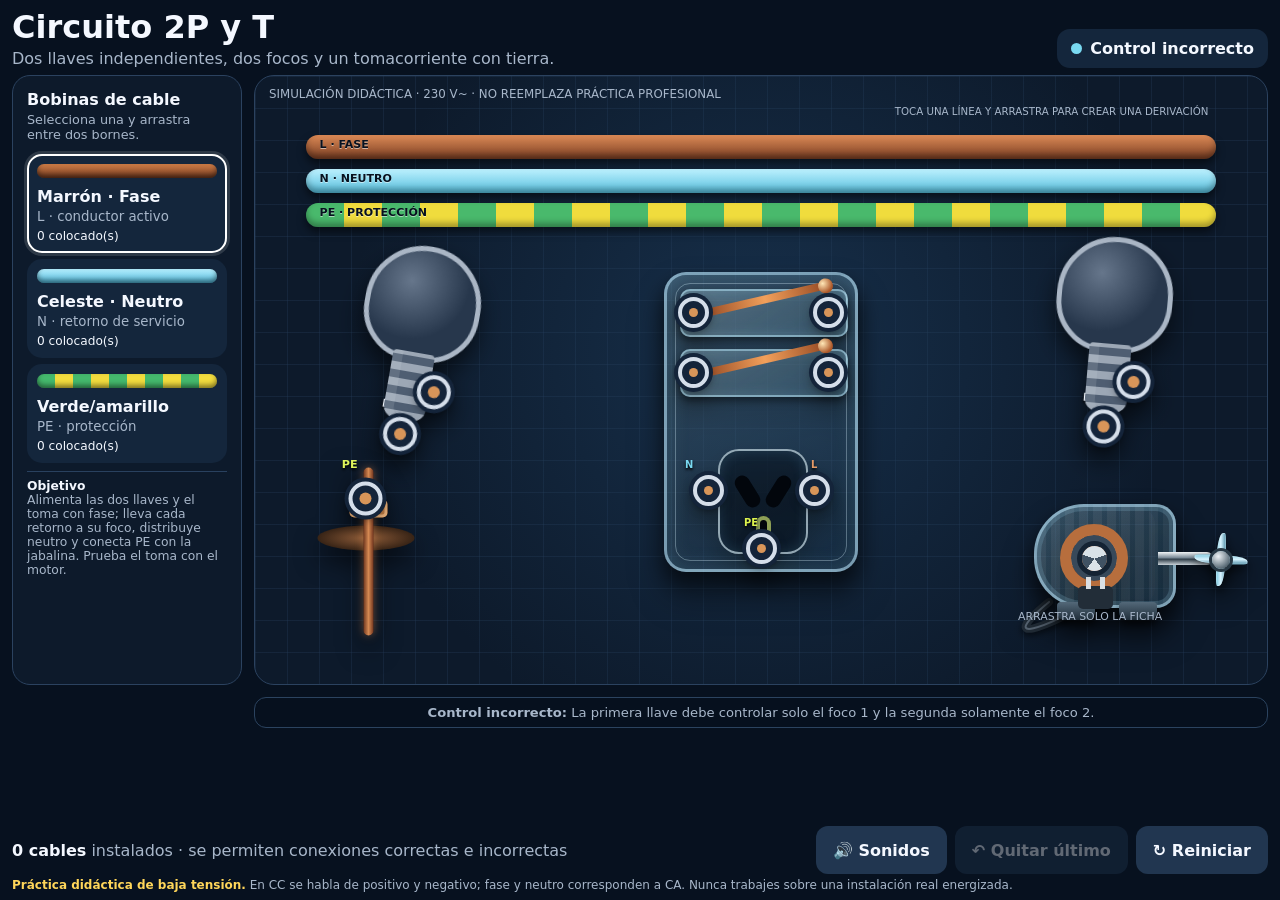
==== commit 105e1b94: "Mejorar experiencia táctil en teléfonos Amplía zonas táctiles, corrige la selección de bornes y evit" ====
--- a/archivos/circuito-ca-2p-t.html
+++ b/archivos/circuito-ca-2p-t.html
@@ -77,6 +77,18 @@
 .combo-unit.current1 .key1 .bridge1,.combo-unit.current2 .key2 .bridge2{background:linear-gradient(90deg,#c86a2e,#fff3a2,#67eaff,#fff3a2,#c86a2e);box-shadow:0 0 12px #63eaff,0 0 5px #fff6b0;animation:switch-electrons .55s linear infinite}
 @keyframes switch-electrons{50%{filter:brightness(1.65)}to{background-position:135px 0}}
 .sw1-in{left:32px;top:40px}.sw1-out{left:167px;top:40px}.sw2-in{left:32px;top:100px}.sw2-out{left:167px;top:100px}
+/* Zonas táctiles móviles: conservan el centro eléctrico y el tamaño visual. */
+@media(max-width:950px) and (orientation:landscape){
+.terminal{width:84px!important;height:84px!important;min-width:84px!important;min-height:84px!important;margin-left:-25px;margin-top:-25px;padding:0;border:0;background:transparent;box-shadow:none;cursor:crosshair}
+.terminal:after{content:"";position:absolute;inset:auto;left:25px;top:25px;width:34px;height:34px;border:4px solid #d5deea;border-radius:50%;background:radial-gradient(circle,#d89559 0 18%,#14243a 22% 52%,#d5deea 56% 70%,#14243a 74%);box-shadow:0 0 0 4px #14243a,0 3px 10px #0009}
+.terminal.connected:after{background:radial-gradient(circle,var(--gr) 0 22%,#183a36 27% 52%,#d5deea 56% 70%,#14243a 74%);box-shadow:0 0 0 4px #14243a,0 0 12px #5ce0a099}.terminal.connected,.terminal.active{box-shadow:none;transform:none}.terminal.active:after{box-shadow:0 0 0 7px #56bdf080,0 0 13px #73dcff}
+.combo-unit .terminal{margin-left:-26.5px;margin-top:-26.5px}.combo-unit .terminal:after{left:26.5px;top:26.5px;width:31px;height:31px}
+.rail-tap{margin-left:0!important;margin-top:-25px!important}.bus:after{content:"";position:absolute;left:0;right:0;top:50%;height:70px;transform:translateY(-50%);background:transparent}
+.one-key{z-index:20}.one-key:after{content:"";position:absolute;left:50%;top:50%;width:178px;height:82px;transform:translate(-50%,-50%);background:transparent}
+.plug{width:92px;height:92px;margin-left:-28.5px;margin-top:-34.5px;border:0;border-radius:0;background:transparent;box-shadow:none}
+.plug:before{content:"";position:absolute;left:28.5px;top:34.5px;width:35px;height:23px;border-radius:5px;background:#222d38;box-shadow:0 4px 7px #0008}
+.plug:after{content:"";position:absolute;left:36.5px;top:25.5px;width:5px;height:12px;background:#d9dfe4;box-shadow:19px 0 #d9dfe4}
+}
 </style><link rel="stylesheet" href="mobile-pwa.css"></head><body><main>
 <header><div><h1>Circuito 2P y T</h1><p>Dos llaves independientes, dos focos y un tomacorriente con tierra.</p></div><div id="status" class="status"><i></i><span id="statusText">Fase seleccionada</span></div></header>
 <div class="layout"><aside class="panel"><h2>Bobinas de cable</h2><p>Selecciona una y arrastra entre dos bornes.</p>
--- a/archivos/mobile-pwa.css
+++ b/archivos/mobile-pwa.css
@@ -3,8 +3,9 @@
   html,body{width:100%;height:100%;overflow:hidden!important}
   body{min-height:0!important;padding:max(3px,env(safe-area-inset-top)) max(5px,env(safe-area-inset-right)) max(3px,env(safe-area-inset-bottom)) max(5px,env(safe-area-inset-left))!important}
   main{width:100%;height:100%;max-width:none!important;display:flex!important;flex-direction:column!important;min-height:0!important}
-  header{flex:0 0 auto!important;min-height:31px;margin-bottom:3px!important;gap:6px!important;align-items:center!important;flex-direction:row!important;justify-content:space-between!important}
-  h1{font-size:1rem!important;line-height:1.05!important}
+  header{flex:0 0 auto!important;min-height:48px;margin-bottom:3px!important;padding-right:104px!important;gap:6px!important;align-items:center!important;flex-direction:row!important;justify-content:space-between!important}
+  header>div:first-child{min-width:0!important}
+  h1{font-size:1rem!important;line-height:1.05!important;white-space:nowrap!important;overflow:hidden!important;text-overflow:ellipsis!important}
   header p,.safety{display:none!important}
   .status{padding:5px 8px!important;border-radius:9px!important;font-size:.67rem!important}
   .layout{flex:1 1 auto!important;grid-template-columns:clamp(132px,19vw,162px) minmax(0,1fr)!important;grid-template-rows:minmax(0,1fr) auto!important;gap:4px!important;min-width:0!important;min-height:0!important}
@@ -12,8 +13,8 @@
   .panel h2{font-size:.75rem!important;margin-bottom:2px!important}
   .panel>p{display:none!important}
   .challenge{gap:3px!important;margin-bottom:4px!important}
-  .challenge button{padding:4px 2px!important;min-height:31px!important;font-size:.62rem!important;border-radius:7px!important}
-  .choice{min-height:43px!important;padding:5px!important;margin-bottom:4px!important;border-radius:9px!important;font-size:.67rem!important}
+  .challenge button{padding:4px 2px!important;min-height:44px!important;font-size:.62rem!important;border-radius:7px!important}
+  .choice{min-height:44px!important;padding:5px!important;margin-bottom:4px!important;border-radius:9px!important;font-size:.67rem!important}
   .choice small{display:none!important}
   .sample{height:7px!important;margin-bottom:4px!important}
   .left-count{font-size:.55rem!important;margin-top:1px!important}
@@ -28,7 +29,7 @@
   .board .lamp{zoom:.74}
   .rail-bank{zoom:.76;top:22px!important}
   .acboard .rail-bank{zoom:.64;top:18px!important}
-  .acboard .combo-unit{zoom:.54}
+  .acboard .combo-unit{zoom:.54;z-index:8}
   .acboard .lamp{zoom:.55}
   .acboard .motor{zoom:.48}
   .acboard .rod{zoom:.6}
@@ -37,7 +38,7 @@
   .hint{padding:4px 7px!important;font-size:.58rem!important;border-radius:8px!important;line-height:1.15!important}
   .progress{font-size:.59rem!important}
   .actions{gap:3px!important}
-  .actions button,.toolbar button{min-height:34px!important;padding:4px 7px!important;border-radius:8px!important;font-size:.63rem!important}
+  .actions button,.toolbar button{min-height:44px!important;padding:4px 7px!important;border-radius:8px!important;font-size:.63rem!important}
   .terminal{min-width:28px;min-height:28px}
   .terminal:before{content:"";position:absolute;inset:-13px;border-radius:50%}
 }
@@ -56,10 +57,11 @@
   .rect-box{left:65%!important;top:87px!important;transform:translateX(-50%) scale(.62)!important;transform-origin:top center!important}
   .double-module{left:65%!important;top:100px!important;transform:translateX(-50%) scale(.62)!important;transform-origin:top center!important}
   .toma-doble-app .board>.rod{left:3%!important;bottom:0!important;transform:scale(.75)!important;transform-origin:bottom left!important}
-  .toma-doble-app .board>.motor{right:7%!important;bottom:5%!important;transform:scale(.72)!important;transform-origin:bottom right!important}
+  .toma-doble-app .board>.motor{right:7%!important;bottom:7%!important;transform:scale(.72)!important;transform-origin:bottom right!important}
 }
 
 @media (max-width: 700px) and (orientation: portrait) {
+  html,body{width:100%;height:100%;overflow:hidden!important}
   body:after{content:"Gira el teléfono para practicar en posición horizontal";position:fixed;inset:0;z-index:999999;display:grid;place-items:center;padding:28px;background:radial-gradient(circle at 50% 25%,#183b5b,#06101d 72%);color:#f4f9ff;text-align:center;font:700 1.05rem/1.4 system-ui,-apple-system,"Segoe UI",sans-serif}
   body>main{visibility:hidden;pointer-events:none}
 }
